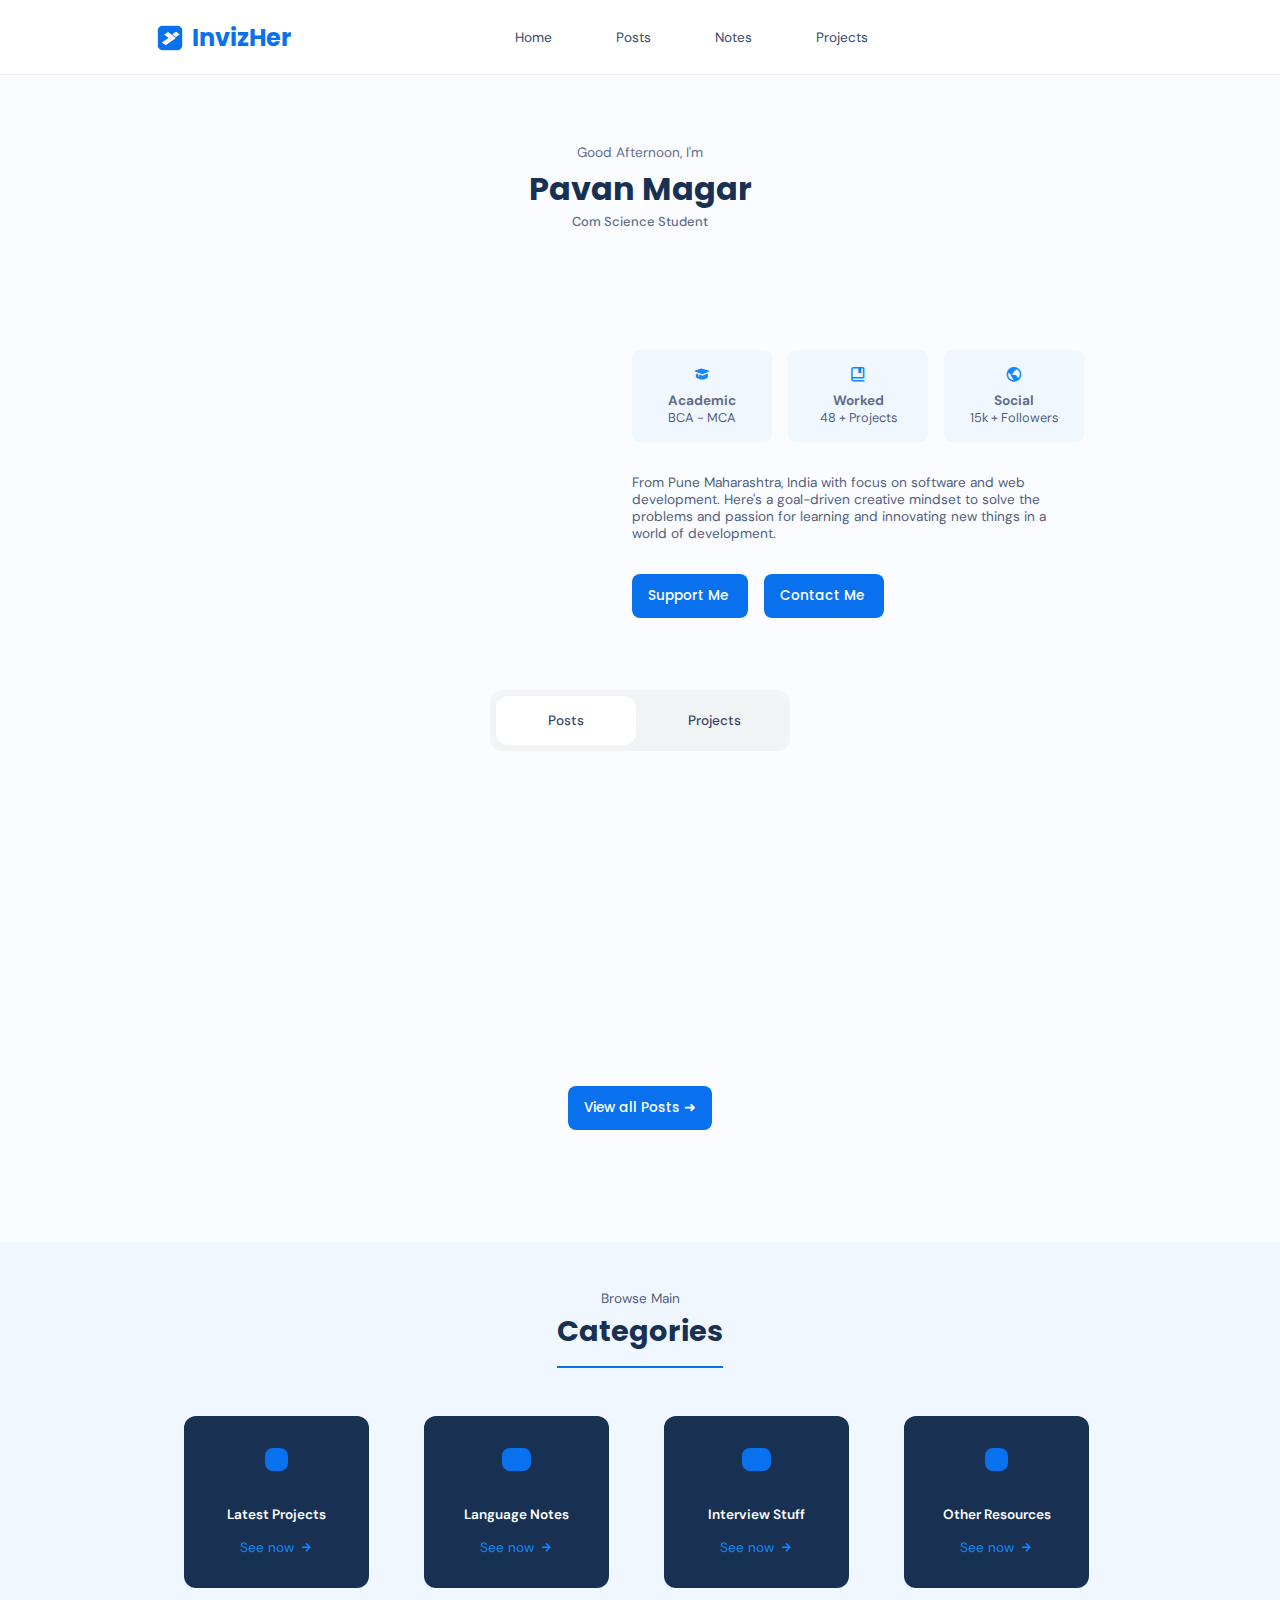
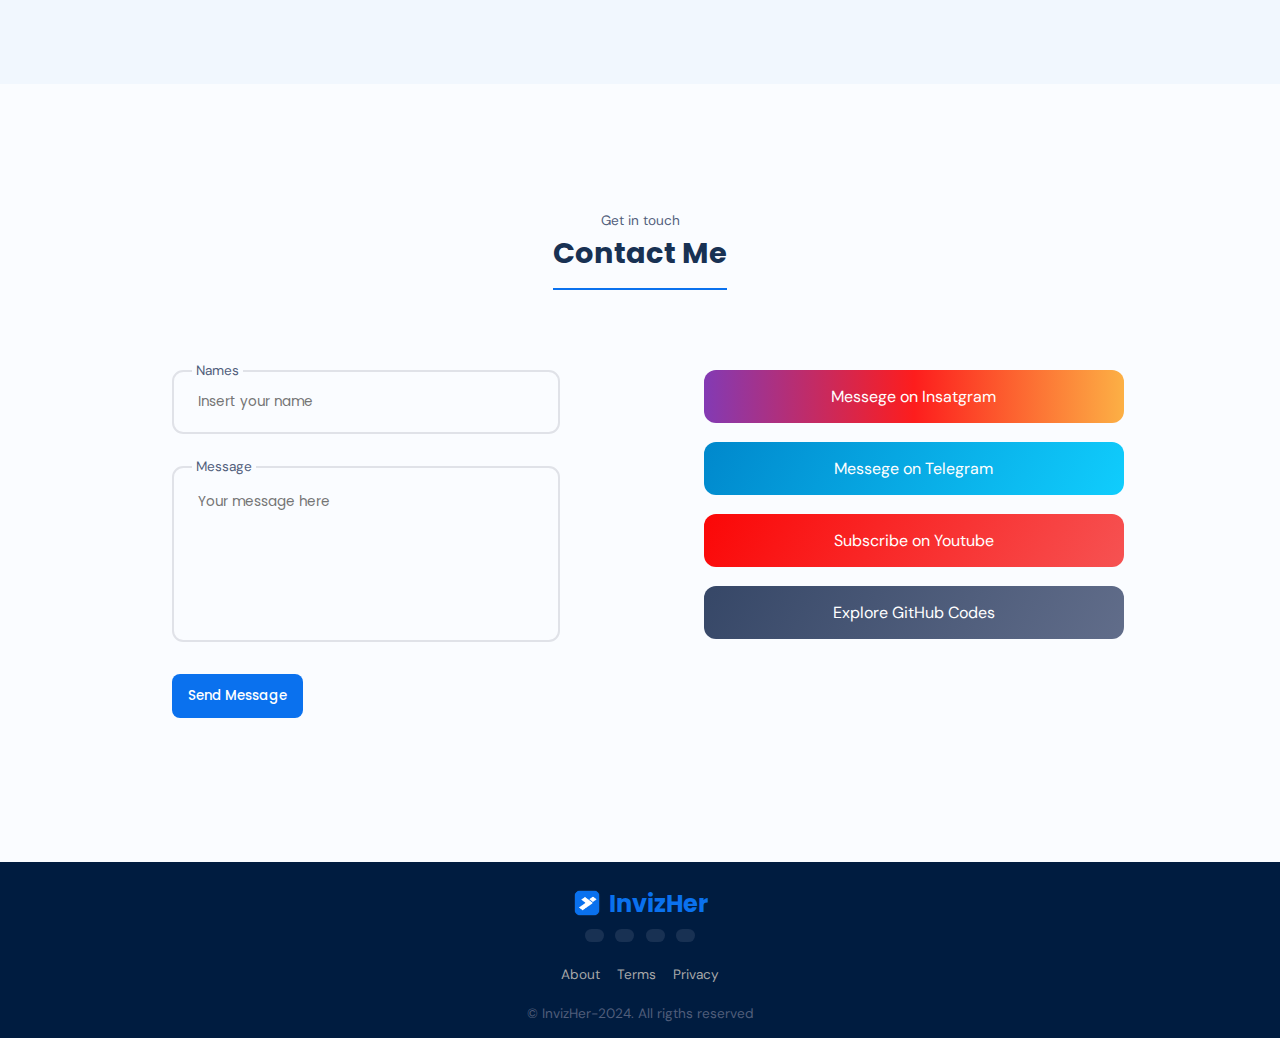
==== index.html @ 9fd1c108 "Add files via upload" ====
<!DOCTYPE html>
<html lang="en">
<head>
    <meta charset="UTF-8">
    <meta name="viewport" content="width=device-width, initial-scale=1.0">
    <title>InvizHer | Home</title>

    <!--Linked Files-->
    <link href='https://unpkg.com/boxicons@2.1.1/css/boxicons.min.css' rel='stylesheet'>
    <link rel="stylesheet" href="https://cdnjs.cloudflare.com/ajax/libs/font-awesome/6.5.2/css/all.min.css" integrity="sha512-SnH5WK+bZxgPHs44uWIX+LLJAJ9/2PkPKZ5QiAj6Ta86w+fsb2TkcmfRyVX3pBnMFcV7oQPJkl9QevSCWr3W6A==" crossorigin="anonymous" referrerpolicy="no-referrer" />
    <link rel="stylesheet" href="assets/css/primary.css" />
    <link rel="stylesheet" href="assets/css/secondary.css" />
    <link rel="icon" type="image/x-icon" href="assets/img/logo.png">
    
    <link rel="preconnect" href="https://fonts.googleapis.com">
    <link rel="preconnect" href="https://fonts.gstatic.com" crossorigin>
    <link href="https://fonts.googleapis.com/css2?family=Urbanist:ital,wght@0,100..900;1,100..900&display=swap" rel="stylesheet">
    <link href="https://fonts.googleapis.com/css2?family=DM+Sans:ital,opsz,wght@0,9..40,100..1000;1,9..40,100..1000&display=swap" rel="stylesheet">
</head>
<body>

    <button class="progress-btn">
        <!-- SVG for circular progress -->
        <svg class="progress-circle" width="50" height="50" viewBox="0 0 50 50">
          <!-- Background circle -->
          <circle class="progress-circle-bg" cx="25" cy="25" r="24" fill="none" stroke="#e6e6e6" stroke-width="2"/>
          <!-- Progress circle -->
          <circle class="progress-circle-path" cx="25" cy="25" r="24" fill="none" stroke="#0a71ee" stroke-width="2"/>
        </svg>
        <!-- Arrow icon -->
        <svg class="arrow-icon" width="20" height="20" viewBox="0 0 24 24" fill="none" stroke="currentColor" stroke-width="2" stroke-linecap="round" stroke-linejoin="round">
          <polyline points="18 15 12 9 6 15"></polyline>
        </svg>
    </button>

    <header>
        <div class="header-items">
            <a href=".." class="title">
                <img src="assets/img/logo.png" alt="logo-image">
                <h1>InvizHer</h1>
            </a>

            <ul class="desktop-nav-list">
                <li><a href="..">Home</a></li>
                <li><a href="posts/">Posts</a></li>
                <li><a href="posts/?category=notes">Notes</a></li>
                <li><a href="posts/?category=project">Projects</a></li>
            </ul>

            <div class="header-icons">
                <a class="support-btn" onclick="toggleDonorHeart(this)">
                    <i class="fa-regular fa-heart"></i>
                </a>
                  

                <div class="toggle-btns">
                    <button class="openbtn" id="openBtn" onclick="toggleNav()"><i class="fa-solid fa-bars-staggered"></i></button>
                    <button class="closebtn hide" id="closeBtn" onclick="toggleNav()"><i class="fa-solid fa-xmark"></i></button>
                </div>
            </div>
        </div>
        <nav class="sidebar" id="mySidebar">
            <ul class="nav-list">
                <li><i class="fa-solid fa-house"></i><a href="..">Home</a></li>
                <li><i class="fa-solid fa-file-pen"></i><a href="posts/">Posts</a></li>
                <li><i class="fa-solid fa-file-code"></i><a href="posts/?category=project">Projects</a></li>
            </ul>
        </nav>
    </header>

    <!--======================== MAIN CONTENT ===================-->
    <main>

        <section class="home section" id="home">
            <div class="home-container container">
                <div class="home-data">
                    <span id="greeting-message"></span>
                    <h1>Pavan Magar</h1>
                    <h3>Com Science Student</h3>
                </div>
                
            </div>
        </section>

        <!--=============== ABOUT ===============-->
        <section class="about section" id="about">

            <div class="about-container container grid">
                <div class="home-illustration">
                    <script src="https://unpkg.com/@dotlottie/player-component@2.7.12/dist/dotlottie-player.mjs" type="module"></script><dotlottie-player src="https://lottie.host/b9379452-2281-47a7-872f-06b026b0c506/S1bRdtokfI.json" background="transparent" speed="1" style="width: 100%; height: 100%" direction="1" playMode="normal" loop autoplay></dotlottie-player>
                </div>

                <div class="about-data">
                    <div class="about-boxes">
                        <div class="about-box">
                            <i class='bx bxs-graduation about-icon'></i>
                            <h3 class="about-title">Academic</h3>
                            <span class="about-subtitle">BCA - MCA</span>
                        </div>

                        <div class="about-box">
                            <i class='bx bx-book-bookmark about-icon'></i>
                            <h3 class="about-title">Worked</h3>
                            <span class="about-subtitle">48 + Projects</span>
                        </div>

                        <div class="about-box">
                            <i class='bx bx-world about-icon'></i>
                            <h3 class="about-title">Social</h3>
                            <span class="about-subtitle">15k + Followers</span>
                        </div>
                    </div>

                    <p class="about-description">
                        From Pune Maharashtra, India with focus on software and web development. Here's a goal-driven creative mindset to solve the problems and passion for learning and innovating new things in a world of development.
                    </p>

                    <div class="about-buttons">
                        <a class="button" onclick="toggleDonorHeart(this)">Support Me <i style="margin-left: 4px;" class="fa-regular fa-heart"></i> </a>
                        <a href="#contact" class="button">Contact Me <i style="margin-left: 4px;" class="fa-regular fa-envelope"></i></a>
                    </div>

                </div>
            </div>
        </section>

        <section class="posts-projects container" >

            <ul class="filters-buttons">
                <button class="filters-button active" data-target="posts">
                    Posts
                </button>
                <button class="filters-button" data-target="projects">
                    Projects
                </button>
            </ul>

            <div class="filters-container">

                <!--============= Posts =============-->
                <div class="posts container filters__active" data-content="posts">
        
                    <div class="posts-container articles-grid">
                        
                    </div>
        
                    <a href="posts/" class="view-all button">View all Posts ➜</a>
                </div>
        

                <!--============= Projects =============-->

                <div class="projects container filter__inactive" data-content="projects">
                    <div class="projects-container articles-grid">
        
                    </div>
        
                    <a href="posts/?category=project" class="view-all button">Explore more  ➜</a>
                </div>        

            </div>

        </section>


        <!--=================== CATEGORIES SECTION =================-->

        <div class="categories-background">

            <section class="home-categories">
                <div class="section-headings">
                    <p class="section-sub-heading">Browse Main</p>
                    <h2 class="section-heading">Categories</h2>
                </div>
    
                <div class="categories-container container grid">
                    <div class="categories-card">
                        <div class="category">
                            <div class="category-title">
                                <i class="fa-solid fa-laptop-code category-icon"></i>
                            <h3 class="categories-title">Latest  Projects</h3>
                            </div>
        
                            <a href="" class="categories-button">
                                See now <i class='bx bx-right-arrow-alt categories-icon'></i>
                            </a>
                        </div>
                    </div>
    
                    <div class="categories-card">
                        <div class="category">
                            <div class="category-title">
                                <i class="fa-solid fa-file-code category-icon cat-i"></i>
                                <h3 class="categories-title">Language Notes</h3>
                            </div>
        
                            <a href="" class="categories-button">
                                See now <i class='bx bx-right-arrow-alt categories-icon'></i>
                            </a>
                        </div>
                    </div>
    
                    <div class="categories-card">
                        <div class="category">
                            <div class="category-title">
                                <i class="fa-solid fa-user-tie category-icon cat-i"></i>
                                <h3 class="categories-title">Interview Stuff</h3>
                            </div>
        
                            <a href="" class="categories-button">
                                See now <i class='bx bx-right-arrow-alt categories-icon'></i>
                            </a>
                        </div>
                    </div>
    
                    <div class="categories-card">
                        <div class="category">
                            <div class="category-title">
                                <i class="fa-solid fa-gears category-icon"></i>
                                <h3 class="categories-title">Other Resources</h3>
                            </div>
        
                            <a href="" class="categories-button">
                                See now <i class='bx bx-right-arrow-alt categories-icon'></i>
                            </a>
                        </div>
                    </div>
                </div>
            </section>
            
        </div>

        <!--=========== CONTACT SECTION ==============-->
        <section class="contact" id="contact">
            <div class="section-headings">
                <p class="section-sub-heading">Get in touch</p>
                <h2 class="section-heading">Contact Me</h2>
            </div>

            <div class="contact-container container grid">

                <div class="contact-content cnt-form">

                    <form id="contact-form" class="contact-form">
                        <div class="contact-form-div">
                            <label for="name" class="contact-form-tag">Names</label>
                            <input type="text" id="name" name="name" placeholder="Insert your name" class="contact-form-input" required>
                        </div>
                    
                        <div class="contact-form-div contact-form-area">
                            <label for="message" class="contact-form-tag">Message</label>
                            <textarea id="message" name="message" cols="30" rows="10" placeholder="Your message here" class="contact-form-input" required></textarea>
                        </div>
                    
                        <button type="submit" class="button">Send Message</button>
                    </form>
                    
                </div>
                
                <div class="contact-content social-card">
                    <div class="section-headings social-title">
                        <p class="section-sub-heading">Follow on Social</p>
                        <h2 class="section-heading">Social Icons</h2>
                    </div>

                    <div class="contact-info">
                        <a class="contact-card insta-handle">
                            <i class="fa-brands fa-instagram"></i>
                            <p>Messege on Insatgram</p>
                            <i class="fa-solid fa-arrow-right"></i>
                        </a>

                        <a class="contact-card telegram-handle">
                            <i class="fa-brands fa-telegram"></i>
                            <p>Messege on Telegram</p>
                            <i class="fa-solid fa-arrow-right"></i>
                        </a>

                        <a class="contact-card youtube-handle">
                            <i class="fa-brands fa-youtube"></i>
                            <p>Subscribe on Youtube</p>
                            <i class="fa-solid fa-arrow-right"></i>
                        </a>

                        <a class="contact-card github-handle">
                            <i class="fa-brands fa-github"></i>
                            <p>Explore GitHub Codes</p>
                            <i class="fa-solid fa-arrow-right"></i>
                        </a>
                    </div>
                </div>

                
            </div>
        </section>

    </main>

    <footer class="footer">
        <div class="footer-container container">
            <a href="#" class="title">
                <img src="assets/img/logo.png" alt="logo-image">
                <h1>InvizHer</h1>
            </a>
            <div class="footer-social">
                <a href=""><i class="fa-brands fa-instagram"></i></a>
                <a href=""><i class="fa-brands fa-telegram"></i></a>
                <a href=""><i class="fa-brands fa-github"></i></a>
                <a href=""><i class="fa-brands fa-youtube"></i></a>
            </div>
            <div class="footer-links">
                <a href="#">About</a>
                <a href="#">Terms</a>
                <a href="#">Privacy</a>
            </div>
            <p class="copyright">© InvizHer-2024. All rigths reserved</p>
        </div>
    </footer>

    <div id="donationOverlay" class="donation-overlay">
        <div class="donation-modal">
          <div class="donation-header">
            <h2>Support Our Work</h2>
            <button class="close-btn" onclick="closeDonationModal()">&times;</button>
          </div>
          <div class="donation-content">
            <p>Your support helps us continue creating valuable content and resources. Any contribution, no matter how small, makes a difference!</p>
            <p>Choose any amount you wish to donate. We appreciate your generosity! 🙏</p>
            <button class="donate-btn" onclick="initiatePayment()">Make a Donation</button>
          </div>
          <div id="redirectMessage" class="redirect-message" style="display: none;">
            <p>Thank you for your support! You will be redirected to the payment page in <span id="countdown">5</span> seconds...</p>
          </div>
        </div>
    </div>

    <script src="assets/js/primary.js"></script>
    <script src="assets/js/secondary.js"></script>
    
</body>
</html>
---- assets/css/primary.css ----
@import url("https://fonts.googleapis.com/css2?family=Poppins:wght@400;500;600&display=swap");

:root{

    /*===== COLOURS VARIABLES =====*/
    --background-color: #FAF8FF;
    
    --first-hue: 213;
    --sat: 92%;
    --lig: 49%;
    --second-hue: 219;

    --first-color: hsl(var(--first-hue), var(--sat), var(--lig)); 
    --first-color-alt: hsl(var(--first-hue), var(--sat), 71%); /* -4% */

    --body-color: hsl(var(--second-hue), 100%, 99%);
    --secondary-background: #eaf3fe91;

    --blue-50: #edf9ff;
    --blue-100: #d7f1ff;
    --blue-200: #b9e7ff;
    --blue-300: #88dbff;
    --blue-400: #50c4ff;
    --blue-500: #28a6ff;
    --blue-600: #1188ff;
    --blue-700: #0a71ee;
    --blue-800: #0f59be;
    --blue-900: #134e95;

    --gray-50: #f0f1f3;
    --gray-100: #e0e2e8;
    --gray-200: #c3c6d1;
    --gray-300: #a5abbb;
    --gray-400: #a5abbb;
    --gray-500: #616d8a;
    --gray-600: #515e7b;
    --gray-700: #364767;
    --gray-800: #183153;
    --gray-900: #001c40;


    /*===== TEXT AND FONTS =====*/
    --first-font: "Urbanist",sans-serif;
    --second-font: "DM Sans",sans-serif;
    --third-font: "Poppins", sans-serif;

    --large-size-font: 1.5rem;
    --medium-size-font: 1rem;
    --small-size-font: 0.82rem;
    --tiny-size-font: 0.6rem;
}

/*=============== BASIC ===============*/

*{
    box-sizing: border-box;
    padding: 0;
    margin: 0;
}

body{
    font-family: var(--second-font);
    font-size: var(--small-size-font);
    color: var(--gray-600);
    background-color: var(--body-color);
}

h1, h2{
    font-family: var(--first-font);
    font-size: var(--medium-size-font);
}

p{
    font-size: var(--small-size-font);
}

a{
    text-decoration: none;
}

ul{
    list-style: none;
}



/* ================ HEADER AREA =================*/

header{
    position: fixed;
    top: 0;
    z-index: 1000;
    padding-top: 1px;
    width: 100%;
    transition: top 0.3s ease-in-out;
}

.header-items{
    margin: 1rem 1rem 0 1rem;
    display: flex;
    align-items: center;
    justify-content: space-between;
    background-color: #eaf3fe91;
    border-radius: 12px;
    backdrop-filter: blur(10px);
    transition: 0.4s;
    padding: 0.9rem 1.5rem;
}

.title{
    display: flex;
    align-items: center;
    gap: 0.5rem;
}

.title img{
    max-width: 22px;
}

.title h1{
    font-family: var(--third-font);
    font-size: 1.2rem;
    color: var(--blue-700);
}

.header-icons{
    display: flex;
    align-items: center;
    gap: 1rem;
    padding-right: 1rem;
}

.desktop-nav-list{
    display: none;
}

.support-btn{
    color: var(--gray-700);
    font-size: 1rem;
    cursor: pointer;
}

.openbtn{
    background-color: transparent;
    border: none;
    color: var(--gray-700);
    font-size: 1rem;
}


.support-btn i {
    color: var(--gray-700); 
    transition: color 0.3s ease, transform 0.3s ease; 
  }
  
.support-btn:hover i,
.support-btn.clicked i {
    font-family: 'Font Awesome 6 Free';
    font-weight: 900;
    color: var(--blue-700);
    transform: scale(1.05); 
}



/* Container for open and close buttons */
.toggle-btns {
    position: relative;
    display: flex;
    align-items: center;
}

.toggle-btns button {
    font-size: 1rem;
    background: none;
    border: none;
    cursor: pointer;
    opacity: 1;
    position: absolute;
    transition: opacity 0.3s ease;
    pointer-events: all;
}

.toggle-btns button.hide {
    opacity: 0;
    pointer-events: none;
}

nav.sidebar {
    width: 100%;
    align-content: center;
    padding: 0 2rem;
    position: fixed;
    top: 10;
    overflow: hidden;
    max-height: 0;
    transition: max-height 0.5s ease-out;
}

nav.sidebar.open {
    max-height: 200px;
}

.nav-list{
    display: flex;
    flex-direction: column;
    justify-items: center;
    background-color: #fff;
    border: 1px solid var(--gray-50);
    border-radius: 12px;
    padding: 1.3rem 1rem;
    gap: 1.5rem;
    margin-top: 1rem;
}

.nav-list li{
    display: flex;
    align-items: center;
    gap: 1rem;
    padding-left: 1rem;

}

.nav-list i{
    font-size: var(--small-size-font);
    color: var(--blue-700);
}

.nav-list a{
    font-size: var(--small-size-font);
    color: var(--gray-800);
}


.donation-overlay {
    display: none;
    position: fixed;
    top: 0;
    left: 0;
    width: 100%;
    height: 100%;
    background-color: rgba(0, 0, 0, 0);
    z-index: 1000;
    justify-content: center;
    align-items: center;
    opacity: 0;
    transition: background-color 0.3s ease, opacity 0.3s ease;
  }
  
  .donation-overlay.active {
    background-color: rgba(0, 0, 0, 0.5);
    opacity: 1;
  }
  
  .donation-modal {
    background-color: white;
    border-radius: 8px;
    padding: 20px;
    max-width: 500px;
    width: 90%;
    position: relative;
    box-shadow: 0 4px 6px rgba(0, 0, 0, 0.1);
    transform: scale(0.7);
    opacity: 0;
    transition: transform 0.3s cubic-bezier(0.34, 1.56, 0.64, 1), 
                opacity 0.3s ease;
  }
  
  .donation-overlay.active .donation-modal {
    transform: scale(1);
    opacity: 1;
  }
  
  .donation-header {
    display: flex;
    justify-content: space-between;
    align-items: center;
    margin-bottom: 20px;
  }
  
  .donation-header h2 {
    margin: 0;
    color: #333;
    font-size: 24px;
    opacity: 0;
    transform: translateY(-20px);
    transition: opacity 0.3s ease 0.2s, 
                transform 0.3s ease 0.2s;
  }
  
  .donation-overlay.active .donation-header h2 {
    opacity: 1;
    transform: translateY(0);
  }
  
  .close-btn {
    background: none;
    border: none;
    font-size: 24px;
    cursor: pointer;
    color: #666;
    padding: 0;
    width: 30px;
    height: 30px;
    display: flex;
    align-items: center;
    justify-content: center;
    transition: transform 0.3s ease, color 0.3s ease;
  }
  
  .close-btn:hover {
    color: #333;
    transform: rotate(90deg);
  }
  
  .donation-content {
    margin-bottom: 20px;
  }
  
  .donation-content p {
    margin-bottom: 15px;
    line-height: 1.5;
    color: #555;
    opacity: 0;
    transform: translateY(10px);
    transition: opacity 0.3s ease, transform 0.3s ease;
  }
  
  .donation-overlay.active .donation-content p {
    opacity: 1;
    transform: translateY(0);
  }
  
  .donation-overlay.active .donation-content p:nth-child(1) {
    transition-delay: 0.3s;
  }
  
  .donation-overlay.active .donation-content p:nth-child(2) {
    transition-delay: 0.4s;
  }
  
  .donate-btn {
    background-color: #4CAF50;
    color: white;
    border: none;
    padding: 12px 24px;
    border-radius: 4px;
    cursor: pointer;
    font-size: 16px;
    transition: all 0.3s ease;
    opacity: 0;
    transform: translateY(10px);
    position: relative;
    overflow: hidden;
  }
  
  .donation-overlay.active .donate-btn {
    opacity: 1;
    transform: translateY(0);
    transition-delay: 0.5s;
  }
  
  .donate-btn:hover {
    background-color: #45a049;
    transform: translateY(-2px);
    box-shadow: 0 4px 8px rgba(0, 0, 0, 0.2);
  }
  
  .donate-btn:active {
    transform: translateY(0);
  }
  
  .donate-btn::after {
    content: '';
    position: absolute;
    top: 50%;
    left: 50%;
    width: 0;
    height: 0;
    background: rgba(255, 255, 255, 0.2);
    border-radius: 50%;
    transform: translate(-50%, -50%);
    transition: width 0.6s ease, height 0.6s ease;
  }
  
  .donate-btn:hover::after {
    width: 300px;
    height: 300px;
  }
  
  .redirect-message {
    text-align: center;
    margin-top: 20px;
    padding: 10px;
    background-color: #f8f9fa;
    border-radius: 4px;
    opacity: 0;
    transform: translateY(10px);
    transition: opacity 0.3s ease, transform 0.3s ease;
  }
  
  .redirect-message.active {
    opacity: 1;
    transform: translateY(0);
  }
  
  #countdown {
    font-weight: bold;
    color: #4CAF50;
    display: inline-block;
    transition: transform 0.3s ease;
  }
  
  #countdown.pulse {
    animation: pulse 1s ease;
  }
  
  @keyframes pulse {
    0% { transform: scale(1); }
    50% { transform: scale(1.2); }
    100% { transform: scale(1); }
  }
  
  /* Support button animation */
  .support-btn {
    display: inline-flex;
    padding: 8px;
    cursor: pointer;
    transition: transform 0.3s ease;
  }
  
  .support-btn:hover {
    transform: scale(1.1);
  }
  
  .support-btn i {
    transition: transform 0.3s ease, color 0.3s ease;
  }
  
  .support-btn:hover i {
    color: #ff4444;
    transform: scale(1.2);
  }
  
  .fa-heart.fa-solid {
    color: #ff4444;
    animation: heartBeat 0.3s ease;
  }
  
  @keyframes heartBeat {
    0% { transform: scale(1); }
    50% { transform: scale(1.3); }
    100% { transform: scale(1); }
  }
  
  /* Closing animation class */
  .donation-overlay.closing {
    opacity: 0;
    pointer-events: none;
  }
  
  .donation-overlay.closing .donation-modal {
    transform: scale(0.9);
    opacity: 0;
  }
  
  @media (max-width: 480px) {
    .donation-modal {
      width: 95%;
      padding: 15px;
    }
    
    .donation-header h2 {
      font-size: 20px;
    }
    
    .donation-content p {
      font-size: 14px;
    }
    
    .donate-btn {
      width: 100%;
    }
  }



/*========================== MAIN CONTENT STYLING =====================*/

main{
    overflow: hidden;
    margin: auto;
    margin-top: 6rem;
    display: flex;
    flex-direction: column;
    align-items: center;
}

.container {
    max-width: 500px;
    margin-left: 1rem;
    margin-right: 1rem;
}
  
.grid {
    display: grid;
    gap: 1.25rem;
}

section{
    margin: 1rem 0;
}

.section-headings{
    display: flex;
    flex-direction: column;
    align-items: center;
    justify-content: center;
    margin-bottom: 2rem;
}

.section-heading, .section-sub-heading{
    text-align: center;
}

.section-heading{
    font-size: 1.5rem;
    padding-bottom: .8rem;
    font-family: var(--third-font);
    border-bottom: 2px solid var(--blue-700);
    color: var(--gray-800);
}

.section-sub-heading{
    margin-bottom: .2rem;
}

  /*=============== BUTTONS ===============*/
.button {
    display: inline-block;
    background-color: var(--blue-700);
    color: #FFF;
    padding: 0.75rem 1rem;
    border-radius: 0.5rem;
    font-weight: 500;
    transition: 0.4s;
    font-family: var(--third-font);
    border: none;
}
  
.button:hover {
    background-color: var(--first-color-alt);
    color: #fff;
}
  
.button--ghost {
    background-color: transparent;
    border: 2px solid var(--first-color);
    color: var(--first-color);
}


/* ====================== HOME SECTION ======================= */
.home-container {
    position: relative;
    display: flex;
    flex-direction: column;
    align-items: center;
    padding-top: 2rem;
    gap: 1rem;
}

.home-data {
    text-align: center;
    margin-bottom: 1.5rem;
}

.home-data span{
    display: block;
    color: var(--gray-500);
    margin-bottom: 0.25rem;
}

.home-data h1{
    font-family: var(--third-font);
    font-size: 1.7rem;
    color: var(--gray-800);
}

.home-data h3{
    font-size: 0.813rem;
    font-weight: 500;
    color: var(--gray-500);
    margin-bottom: 1rem;
}

.home-illustration{
    width: 300px;
    margin: 0 0 2rem 1rem;
}


/* ===================== ABOUT SECTION ========================= */
.about{
    margin: 0;
}
.about-container {
    row-gap: 2.5rem;
}
  
.about-data {
    text-align: center;
}

.about-boxes{
    display: grid;
    grid-template-columns: repeat(3, 1fr);
    gap: 1rem;
    margin-bottom: 2rem;
}

.about-box{
    background-color: var(--secondary-background);
    border-radius: 0.5rem;
    padding: 0.75rem 0.5rem;
}

.about-icon {
    font-size: 1.1rem;
    color: var(--blue-600);
    margin-bottom: 0.5rem;
  }
  
.about-title {
    font-size: var(--small-size-font);
    color: var(--gray-500);
    font-weight: 600;
  }
  
.about-subtitle {
    font-size: var(--tiny-size-font);
    color: var(gray-500);
}
  
.about-description {
    margin-bottom: 2rem;
    font-family: var(--second-font);
}

.about-buttons{
    display: flex;
    align-items: center;
    justify-content: center;
    gap: 1rem;
}

/*=================== POSTS SECTION ===================== */

.filters-buttons{
    margin-top: 2rem;
    margin-bottom: 1rem;
    background-color: hsla(180, 6%, 93%, 0.637);
    padding: .375rem;
    border-radius: .75rem;
    display: flex;
    justify-content: space-between;
    column-gap: .5rem;
    max-width: 300px;
  }  
  .filters-button{
    width: 200px;
    border: none;
    color: var(--gray-700);
    padding: 1rem;
    font-size: var(--small-size-font);
    font-family: var(--second-font);
    font-weight: 500;
    border-radius: .75rem;
    cursor: pointer;
    background-color: transparent;
    transition: .5s;
  }
  
  .filters-button:hover{
    background-color: var(--body-color);
  }

.filters-button.active {
    background-color: #fff;
}

/* Section visibility */
.filters-container > div {
    display: none;
}

.filters-container .filters__active {
    display: flex;
}

/* To toggle display using JavaScript */
.filter__inactive {
    display: none;
}

.posts-projects{
    display: flex;
    flex-direction: column;
    align-items: center;
    margin-top: 2.5rem;
}


.posts{
    display: flex;
    flex-direction: column;
    align-items: center;
}

.posts-container{
    margin: 2rem 0;
}


.projects{
    display: flex;
    flex-direction: column;
    align-items: center;
}

.projects-container{
    margin: 2rem 0;
}

/* ============= CATEGORIES SECTION ============== */

.categories-background{
    background-color: var(--secondary-background);
    margin: 4rem 0;
    padding-bottom: 3rem;
    width: 100%;
}

.home-categories{
    margin: 3rem 0;
}

.categories-container {
    grid-template-columns: repeat(1, 1fr);
    gap: 1.5rem;
    padding-top: 1rem;
    justify-content: center;
  }
  
  .categories-card {
    background-color: var(--gray-800);
    padding: 1.5rem;
    border-radius: 12px;
  }

  .category{
    display: flex;
    justify-content: space-between;
  }

  .category-title{
    display: flex;
    align-items: center;
    gap: 1.2rem;
  }

  .category-icon{
    font-size: var(--small-size-font);
    color: #f5f4f4;
    background-color: var(--blue-700);
    padding: .7rem;
    border-radius: 0.5rem;
  }

  .cat-i{
    padding: 0.7rem 0.9rem;
  }

  .categories-title {
    font-size: var(--small-size-font);
    margin: 1rem 0;
    color: #fff;
    font-weight: 600;
  }
  
  .categories-button {
    color: var(--blue-600);
    font-size: var(--small-size-font);
    display: flex;
    align-items: center;
    column-gap: 0.25rem;
    cursor: pointer;
  }
  
  .categories-button:hover .categories-icon {
    transform: translateX(0.25rem);
  }
  
  .categories-icon {
    font-size: 1rem;
    transition: 0.4s;
  }

/* ============ CONTACT SECTION ============*/

.contact{
    margin-top: 4rem;
}

.contact-container {
    row-gap: 3rem;
    padding-bottom: 3rem;
  }


.contact-info {
    display: grid;
    gap: 1.2rem;
    margin-top: 1rem
  }

.contact-card {
    padding: 1rem;
    display: flex;
    align-items: center;
    justify-content: space-around;
    border-radius: 12px;
}

.contact-card i, .contact-card p{
    font-size: medium;
    color: #fff;
}

.social-card{
    display: none;
}

.social-title{
    margin: 2.5rem 0;
}

.insta-handle{
    background: #833ab4;
    background: linear-gradient(
      to right,
      #833ab4,#fd1d1d,#fcb045
    );
}

.github-handle{
    background:linear-gradient(120deg, var(--gray-700), var(--gray-500));
}

.telegram-handle{
    background:linear-gradient(120deg, #0088cc, #10cdfd);
}

.youtube-handle{
    background:linear-gradient(120deg, #fb0707, #f65252);
}

.contact-handle p{
    font-size: var(--small-size-font);
}

.contact-form{
    margin: 1rem;
}
.contact-form-div {
    position: relative;
    margin-bottom: 2rem;
    height: 4rem;
}

.contact-form-input {
    width: 100%;
    height: 100%;
    border: 2px solid var(--gray-100);
    background: none;
    outline: none;
    padding: 1.5rem;
    border-radius: 0.7rem;
    z-index: 1;
    font-family: var(--third-font);
    font-size: var(--small-size-font);
}

.contact-form-tag {
    position: absolute;
    top: -0.75rem;
    left: 1.25rem;
    font-size: var(--small-size-font);
    padding: 0.25rem;
    background: var(--body-color);
    z-index: 10;
}
  
.contact-form-area {
    height: 11rem;
}
  
.contact-form-area textarea {
    resize: none;
}

/* scroll to top */

.progress-btn {
    position: fixed;
    bottom: 30px;
    right: 30px;
    width: 50px;
    height: 50px;
    border-radius: 50%;
    background: transparent;
    border: none;
    cursor: pointer;
    opacity: 0;
    visibility: hidden;
    transition: all 0.3s ease;
    z-index: 1000;
    display: flex;
    align-items: center;
    justify-content: center;
    padding: 0; /* Remove default button padding */
  }
  
  .progress-btn.visible {
    opacity: 1;
    visibility: visible;
  }
  
  .progress-btn:hover {
    transform: translateY(-3px);
  }
  
  .progress-circle {
    position: absolute;
    top: 0;
    left: 0;
    width: 100%; /* Ensure SVG takes full width of button */
    height: 100%; /* Ensure SVG takes full height of button */
    transform: rotate(-90deg); /* Start progress from top */
  }
  
  .progress-circle-bg {
    stroke-dasharray: 150.796; /* Circumference of circle (2 * π * r) */
    stroke-dashoffset: 0;
  }
  
  .progress-circle-path {
    stroke-dasharray: 150.796;
    stroke-dashoffset: 150.796; /* Initially full offset (no progress) */
    transition: stroke-dashoffset 0.1s ease;
  }
  
  .arrow-icon {
    position: relative;
    z-index: 2;
    color: var(--blue-700);
  }

  /*Footer*/

.footer{
    background-color: var(--gray-900);
    width: 100%;
    margin-top: 1rem;
}

.footer-container{
    display: flex;
    flex-direction: column;
    align-items: center;
    padding: 2rem 0 .5rem 0;
}

.footer-social{
    display: flex;
    align-items: center;
    gap: .7rem;
    margin: .5rem;
}

.footer-social a{
    padding: .4rem .6rem;
    background-color: var(--gray-800);
    border-radius: .4rem;
    color: var(--gray-400);
}

.footer-links{
    margin-bottom: 1.2rem;
    margin-top: .6rem;
}

.footer-links a{
    font-size: var(--small-size-font);
    margin: 1rem .4rem;
    color: #a8a8a8;
}

.copyright{
    padding-bottom: .5rem;
}

@media screen and (min-width: 767px){

    :root{
        --large-size-font: 1.5rem;
        --medium-size-font: 1.2rem;
        --small-size-font: 0.85rem;
        --tiny-size-font: 0.8rem;
    }

    .section-heading{
        font-size: 1.8rem;
    }

    .title img {
        max-width: 28px;
    }

    .title h1{
        font-size: var(--large-size-font);
    }

    .home-data h1{
        font-size: 2rem;
    }

    .home-illustration{
        width: 400px;
    }

    .desktop-nav-list li a{
        color: var(--gray-700);
    }

    .toggle-btns{
        display: none;
    }

    header {
        background-color: #FFF;
        border-bottom: 1px solid var(--gray-50);
    }

    .header-items{
        background-color: #FFF;
        margin: 0;
        padding: 1.2rem 0;
    }

    .about-title{
        font-weight: 700;
    }

    .filters-buttons{
        margin-bottom: 1rem;
    }
    .posts{
        margin-top: 2rem;
    }

    .projects{
        margin-top: 2rem;
    }

    .view-all{
        margin: 2rem 0;
    }

    .category-title{
        flex-direction: column;
    }

    .category{
        flex-direction: column;
        align-items: center;
    }

    .contact-container{
        grid-template-columns: repeat(2, 1fr);
        column-gap: 4rem;
        margin-top: 4rem;
    }

    .social-card{
        display: block;
    }

    .social-title{
        display: none;
    }

    .footer{
        margin-top: 4rem;
    }

    .footer-container{
        display: flex;
        flex-direction: column;
        align-items: center;
        padding-top: 1.5rem;
    }
    
    .footer-links{
        margin-bottom: 1.4rem;
        margin-top: 1rem;
    }
    
    .footer-links a{
        font-size: var(--small-size-font);
        margin: 1.2rem .4rem;
        color: #a8a8a8;
    }
    
    .copyright{
        padding-bottom: .5rem;
    }


}

@media screen and (max-width: 992px) and (min-width: 767px) {

    .container{
        max-width: 700px;
        margin-left: auto;
        margin-right: auto;
    }

    .header-items{
        padding: 1.2rem;
    }

    .desktop-nav-list{
        display: flex;
        flex-wrap: nowrap;
        align-items: center;
        overflow: hidden;
        gap: 2rem;
    }

    .categories-container {
        grid-template-columns: repeat(2, 192px);
        column-gap: 3rem;
      }
    
    .categories-card {
        padding: 2rem 1.5rem;
        width: 175px;
    }
}

@media screen and (min-width: 992px) {

    .container{
        max-width: 968px;
        margin-left: auto;
        margin-right: auto;
    }

    .desktop-nav-list{
        display: flex;
        align-items: center;
        gap: 4rem;
    }

    .header-items{
        max-width: 968px;
        margin-left: auto;
        margin-right: auto;

    }
  
.about{
    margin-right: 5rem;
}

  .about-container {
    grid-template-columns: repeat(2, 1fr);
    align-items: center;
    column-gap: 4rem;
    margin-top: 4rem;
  }

  .about-data {
    text-align: initial;
  }

  .about-info {
    justify-content: initial;
  }

  .about-box {
    text-align: center;
    padding: 1rem 1.25rem;
  }

  .about__description {
    padding: 0 4rem 0 0;
    margin-bottom: 2.5rem;
  }

  .about-buttons{
    justify-content: initial;
  }

  .categories-container {
    grid-template-columns: repeat(4, 192px);
    column-gap: 3rem;
  }

  .categories-card {
    padding: 2rem 1.5rem;
    width: 185px;
  }

  .contact-container{
    column-gap: 8rem;
}

}
---- assets/css/secondary.css ----
/* Global Styles */
:root{

  /*===== COLOURS VARIABLES =====*/
  --background-color: #FAF8FF;
  
  --first-hue: 213;
  --sat: 92%;
  --lig: 49%;
  --second-hue: 219;

  --first-color: hsl(var(--first-hue), var(--sat), var(--lig)); 
  --first-color-alt: hsl(var(--first-hue), var(--sat), 71%); /* -4% */

  --body-color: hsl(var(--second-hue), 100%, 99%);
  --secondary-background: #eaf3fe91;
  --light-bg: #eaf3fe91;

  --blue-50: #edf9ff;
  --blue-100: #d7f1ff;
  --blue-200: #b9e7ff;
  --blue-300: #88dbff;
  --blue-400: #50c4ff;
  --blue-500: #28a6ff;
  --blue-600: #1188ff;
  --blue-700: #0a71ee;
  --blue-800: #0f59be;
  --blue-900: #134e95;

  --gray-50: #f0f1f3;
  --gray-100: #e0e2e8;
  --gray-200: #c3c6d1;
  --gray-300: #a5abbb;
  --gray-400: #a5abbb;
  --gray-500: #616d8a;
  --gray-600: #515e7b;
  --gray-700: #364767;
  --gray-800: #183153;
  --gray-900: #001c40;


  /*===== TEXT AND FONTS =====*/
  --first-font: "Urbanist",sans-serif;
  --second-font: "DM Sans",sans-serif;
  --third-font: "Poppins", sans-serif;

  --large-size-font: 1.5rem;
  --medium-size-font: 1rem;
  --small-size-font: 0.82rem;
  --tiny-size-font: 0.6rem;
}

  
  /* Main Content Styles */
  .main-content {
    padding: 2rem 0;
  }
  
  .main-header{
    display: flex;
    flex-direction: column;
    align-items: center;
    margin-bottom: 4rem;
  }
  /* Search Section */
  .search-section {
    margin-bottom: 2rem;
    display: flex;
    align-items: center;
    gap: 1rem;
  }
  
  .search-input {
    flex: 1;
    padding: 0.8rem 1rem;
    border: 1px solid var(--gray-100);
    border-radius: 10px;
    outline: none;
    font-family: var(--third-font);
    max-width: 200px;
    transition: transform 0.3s ease, border-color 0.3s ease;
  }

  .search-input:focus{
    transform: translateY(-1px);
    border-color: var(--blue-700);
  }
  
  .search-button {
    font-size: 1rem;
    padding: 0.7rem 0.9rem;
    background-color: var(--blue-700);
    color: white;
    border: none;
    border-radius: 10px;
    cursor: pointer;
    transition: background-color 0.3s ease, transform 0.3 ease;
  }
  
  .search-button:hover {
    transform: translateY(-2px);
    background-color: var(--blue-200);
  }
  
  /* Categories */
  .categories {
    display: flex;
    align-items: center;
    justify-content: center;
    gap: 1rem;
    flex-wrap: wrap;
  }
  
  .category-btn {
    font-size: var(--small-size-font);
    cursor: pointer;
    border: 1px solid var(--gray-100);
    border-radius: .5rem;
    background: transparent;
    color: var(--gray-700);
    padding: 0.5rem 1rem;
    cursor: pointer;
    transition: all 0.3s ease;
  }
  
  .category-btn:hover,
  .category-btn.active {
    background-color:var(--blue-700);
    color: white;
  }

  /* Add these styles to your existing CSS file */
.category-dropdown {
  padding: 0.8rem 1.5rem;
  font-size: var(--small-size-font);
  border: 1px solid var(--gray-100);
  border-radius: .5rem;
  background-color: transparent;
  color: var(--gray-700);
  cursor: pointer;
  appearance: none;
  background-image: url("data:image/svg+xml,%3Csvg xmlns='http://www.w3.org/2000/svg' width='16' height='16' viewBox='0 0 24 24' fill='none' stroke='currentColor' stroke-width='2' stroke-linecap='round' stroke-linejoin='round'%3E%3Cpolyline points='6 9 12 15 18 9'%3E%3C/polyline%3E%3C/svg%3E");
  background-repeat: no-repeat;
  background-position: right 0.7rem center;
  background-size: 1em;
  font-family: var(--second-font);
}

.category-dropdown:hover {
  border-color: var(--blue-700);
}

.category-dropdown:focus {
  outline: none;
  border-color: var(--blue-700);
  box-shadow: 0 0 0 2px rgba(var(--blue-700-rgb), 0.1);
}

.results-message {
  margin: 1rem 0;
  padding: 0.5rem 1rem;
  background-color: #f3f4f6;
  border-radius: 0.375rem;
  font-size: var(--small-size-font);
  color: var(--gray-700);
  display: none; /* Hidden by default */
}
  
  /* Article Grid */
  .articles-grid {
    /* display: grid;
    grid-template-columns: repeat(3, 1fr); */
    display: flex;
    flex-direction: column;
    flex-wrap: wrap;
    align-items: center;
    gap: 2rem;
    opacity: 0;
    transform: translateY(20px);
    animation: fadeInUp 0.5s ease forwards;
  }
  .article-meta {
    display: flex;
    gap: 1rem;
    align-items: center;
    margin : 0.8rem 0;
  }
  
  .article-date {
    font-size: 0.8rem;
    color: #6b7280;
  }

  /* Article Card */
  .article-card {
    width: auto;
    max-width: 300px;
    background: #fff;
    border-radius: 12px;
    overflow: hidden;
    position: relative;
    border: 1px solid var(--gray-50);
    padding: .5rem;
    transition: transform 0.3s ease, border 0.3s ease;
  }
  
  .article-card:hover {
    transform: translateY(-5px);
    border: 1px solid var(--gray-100);
  }

  .article-header .article-title{
    margin-left: .4rem;
  }
  
  .article-image {
    width: 100%;
    height: auto;
    position: relative;
    max-height: 250px;
    object-fit: cover;
    border-radius: 12px;
  }
  
  .article-card-content {
    padding: 1rem .6rem;
  }
  
  .article-title {
    font-size: 1.14rem;
    color: var(--gray-800);
    text-decoration: none;
    font-family: var(--second-font);
    display: -webkit-box;
    -webkit-line-clamp: 2;
    -webkit-box-orient: vertical;
    overflow: hidden;
  }
  
  .article-category {
  display: inline-block;
  padding: 0.25rem 0.5rem;
  background-color: var(--light-bg);
  border-radius: 0.25rem;
  font-size: 0.75rem;
}
  
  .article-description {
    font-size: var(--small-size-font);
    color: #6b7280;
    display: -webkit-box;
    -webkit-line-clamp: 2;
    -webkit-box-orient: vertical;
    overflow: hidden;
  }
  
  .article-tags {
    display: flex;
    gap: 0.5rem;
    margin: 0.8rem 0;
    flex-wrap: wrap;
  }
  
  .tag {
    padding: 0.25rem 0.5rem;
    background-color: var(--light-bg);
    border-radius: 0.25rem;
    font-size: 0.7rem;
  }

/* Pagination */
.pagination {
    display: flex;
    justify-content: center;
    gap: 0.5rem;
    margin-top: 2rem;
    flex-wrap: wrap;
    align-items: center;
  }
  
  .pagination-btn {
    padding: 0.5rem 1rem;
    border: 1px solid var(--gray-100);
    border-radius: 0.375rem;
    cursor: pointer;
    transition: all 0.3s ease;
    min-width: 40px;
    text-align: center;
  }
  
  .pagination-btn:hover,
  .pagination-btn.active {
    background-color: var(--blue-700);
    color: white;
  }
  
  .pagination-nav-btn {
    padding: 0.5rem 1rem;
    border: 1px solid var(--gray-100);
    border-radius: 0.375rem;
    cursor: pointer;
    transition: all 0.3s ease;
    background-color: var(--light-bg);
  }
  
  .pagination-nav-btn:hover {
    background-color: var(--blue-700);
    color: white;
  }
  
  .pagination-nav-btn.disabled {
    opacity: 0.5;
    cursor: not-allowed;
  }
  
  /* Post Navigation */
  .post-navigation {
    display: flex;
    justify-content: space-between;
    margin-top: 2rem;
    padding-top: 2rem;
    border-top: 1px solid var(--gray-100);
    gap: 1rem;
  }
  
  .nav-post {
    max-width: 45%;
    text-decoration: none;
    color: var(--text-color);
    padding: 1rem;
    border: 1px solid var(--gray-100);
    border-radius: 0.5rem;
    transition: all 0.3s ease;
  }
  
  .nav-post:hover {
    background-color: var(--light-bg);
  }
  
  .nav-post.empty {
    opacity: 0.5;
    cursor: not-allowed;
  }
  
  .nav-label {
    display: block;
    font-size: 0.875rem;
    color: #6b7280;
    margin-bottom: 0.5rem;
  }
  
  .nav-title {
    font-weight: 500;
    font-size: var(--small-size-font);
    color: var(--text-color);
  }
  
  /* Toast Notification */
  .toast {
    position: fixed;
    bottom: 1rem;
    right: 1rem;
    padding: 1rem;
    font-size: var(--small-size-font);
    color: white;
    background-color: var(--gray-800);
    border-radius: 0.5rem;
    box-shadow: 0 4px 6px -1px rgb(0 0 0 / 0.1);
    transform: translateX(100%);
    opacity: 0;
    transition: all 0.3s ease;
  }
  
  .toast.show {
    transform: translateX(0);
    opacity: 1;
  }
  
  /* Article Page Styles */
  .article {
    max-width: 800px;
    margin: 0 auto;
    padding: 2rem .5rem;
  }
  
  .article-header {
    margin-bottom: 2rem;
    border-bottom: 1px solid var(--gray-100);
  }
  
  .article-info {
    display: flex;
    align-items: center;
    justify-content: space-between;
    gap: 1rem;
    margin: 1.2rem 0 .5rem 0;
    padding: 0 .5rem;
    color: #6b7280;
  }

  .article-info-two {
    display: flex;
    align-items: center;
    justify-content: space-between;
    gap: 1rem;
    margin-bottom: 1rem;
    padding: 0 .5rem;
    color: #6b7280;
  }
  
  .article-info i{
    margin-right: .5rem;
  }
  .article-info-two i{
    margin-right: .4rem;
  }
  .article-content h2{
    color: var(--gray-700);
  }

  .article-content{
    padding: 0 .4rem;
  }

  .article-content p{
    font-family: var(--third-font);
    margin-bottom: 2rem;
    margin-top: 1rem;
  }
 
  /* Add this to your style.css file */
.share-section {
  margin: 1rem 0;
  padding: 1.5rem;
  background-color: var(--secondary-background);
  border-radius: 12px;
}

.share-title {
  font-size: var(--small-size-font);
  margin-bottom: 1rem;
  color: var(--gray-800);
}

.share-buttons {
  display: flex;
  gap: 0.75rem;
  margin-bottom: 1rem;
  flex-wrap: wrap;
}

.share-btn {
  display: flex;
  align-items: center;
  gap: 0.5rem;
  padding: 0.6rem .8rem;
  border: 1px solid var(--gray-100);
  border-radius: 8px;
  background-color: white;
  color: var(--gray-700);
  font-size: var(--small-size-font);
  cursor: pointer;
  transition: all 0.3s ease;
}

.share-btn:hover {
  background-color: var(--blue-50);
  border-color: var(--blue-200);
  transform: translateY(-2px);
}

.share-btn i {
  font-size: var(--small-size-font);
}

.copy-link-container {
  display: flex;
  gap: 0.5rem;
  background-color: white;
  padding: 0.5rem;
  border-radius: 8px;
  border: 1px solid var(--gray-100);
}

.url-input {
  flex: 1;
  padding: 0.5rem;
  border: none;
  background: transparent;
  color: var(--gray-700);
  font-size: var(--small-size-font);
}

.url-input:focus {
  outline: none;
}

.copy-btn {
  display: flex;
  align-items: center;
  padding: 0.5rem 1rem;
  border: none;
  border-radius: 6px;
  background-color: var(--blue-50);
  color: var(--blue-700);
  cursor: pointer;
  transition: all 0.3s ease;
}

.copy-btn:hover {
  background-color: var(--blue-100);
}

.copy-btn.copied {
  background-color: var(--blue-700);
  color: white;
}

.check-icon {
  display: none;
}

.related-posts-title {
  font-size: var(--medium-size-font);
  margin-bottom: 1.7rem;
  color: var(--gray-800);
  position: relative;
  text-align: center;
}

.related-posts-title::before,
.related-posts-title::after {
  content: "";
  position: absolute;
  top: 50%;
  transform: translateY(-50%);
  width: 30px;
  height: 2px;
  background-color: var(--blue-700);
}

.related-posts-title::before {
  left: 20px;
}

.related-posts-title::after {
  right: 20px;
}

  .related-posts {
    margin-top: 3rem;
    padding-top: 2rem;
    border-top: 1px solid var(--gray-100);
  }
  
  
  /* Animations */
  @keyframes fadeInUp {
    to {
      opacity: 1;
      transform: translateY(0);
    }
  }
  
  /* Responsive Design */
  @media (max-width: 768px) {
    .nav-links {
      flex-direction: column;
      align-items: center;
    }
    .articles-grid {
      grid-template-columns: 1fr;
    }
    
    .post-navigation {
      flex-direction: column;
      gap: 1rem;
    }
    
    .nav-post {
      max-width: 100%;
    }
  }
  
  @media screen and (min-width: 767px){

    :root{
        --large-size-font: 1.5rem;
        --medium-size-font: 1.2rem;
        --small-size-font: 0.85rem;
        --tiny-size-font: 0.8rem;
    }

    .articles-grid{
      flex-direction: row;
    }

  }
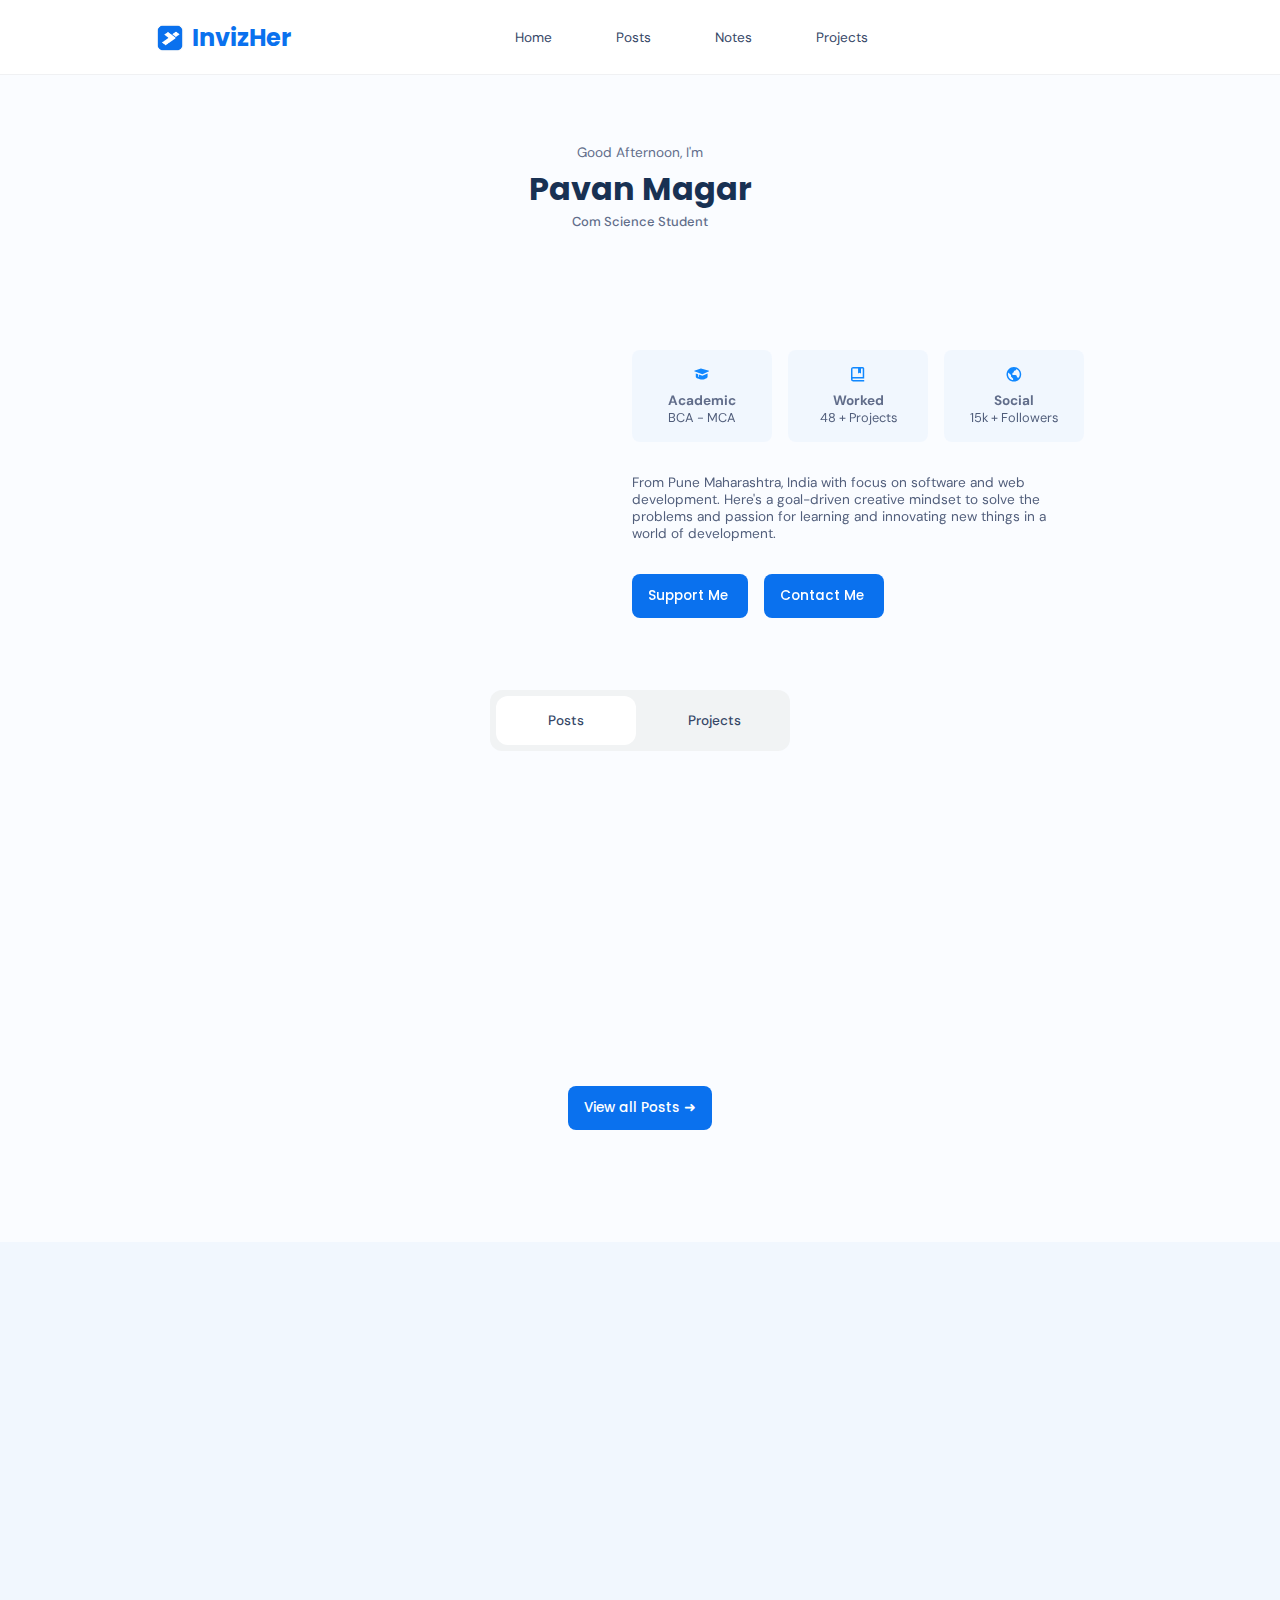
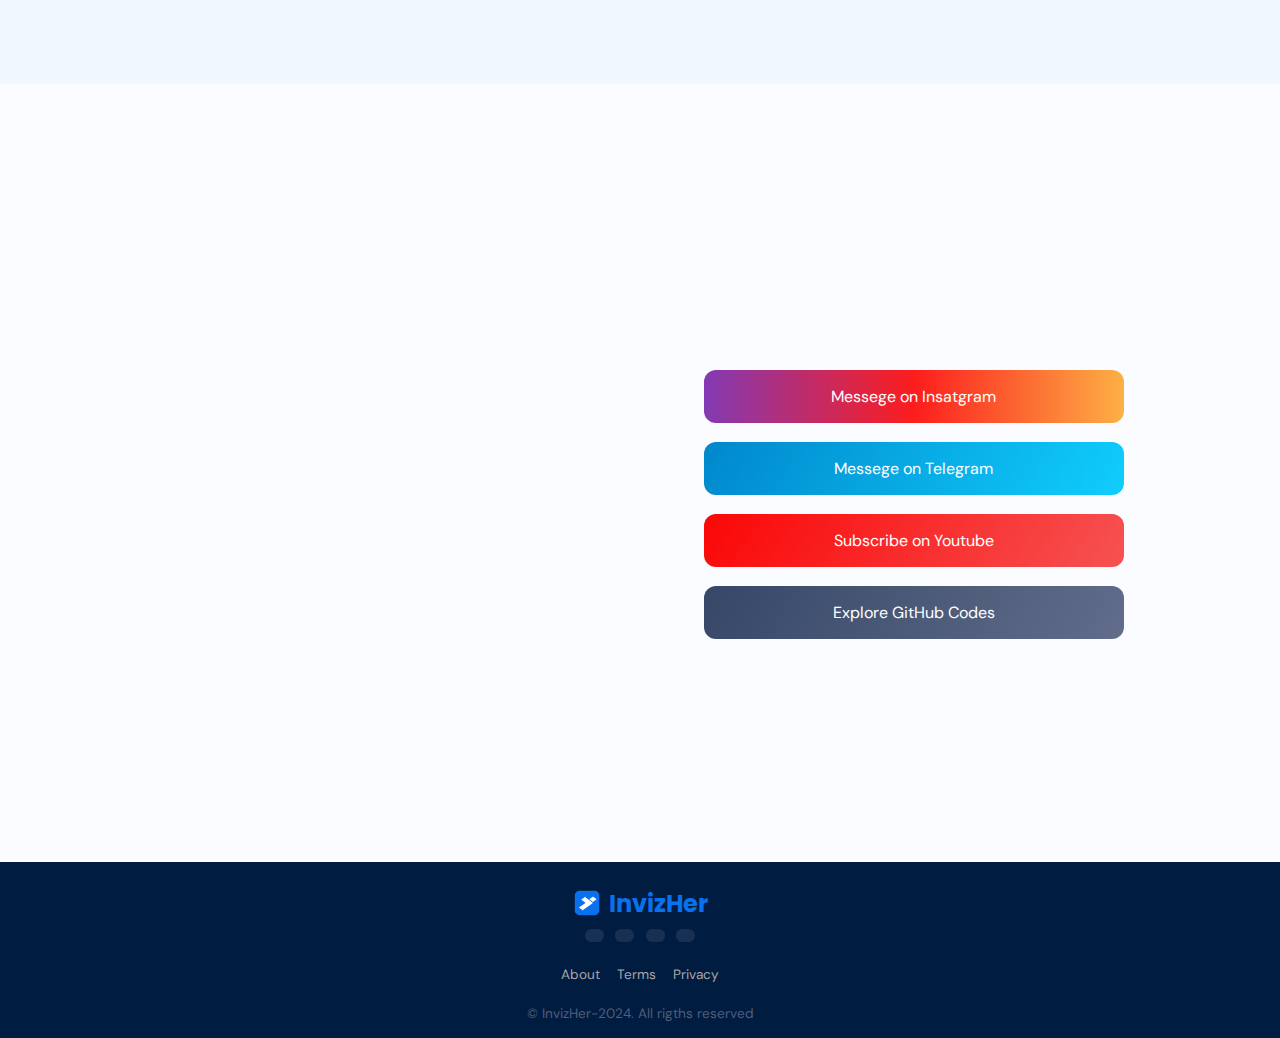
==== commit a96c1afa: "Add files via upload" ====
--- a/index.html
+++ b/index.html
@@ -10,6 +10,7 @@
     <link rel="stylesheet" href="https://cdnjs.cloudflare.com/ajax/libs/font-awesome/6.5.2/css/all.min.css" integrity="sha512-SnH5WK+bZxgPHs44uWIX+LLJAJ9/2PkPKZ5QiAj6Ta86w+fsb2TkcmfRyVX3pBnMFcV7oQPJkl9QevSCWr3W6A==" crossorigin="anonymous" referrerpolicy="no-referrer" />
     <link rel="stylesheet" href="assets/css/primary.css" />
     <link rel="stylesheet" href="assets/css/secondary.css" />
+    <link rel="stylesheet" href="assets/css/sroll-reveal.css" />
     <link rel="icon" type="image/x-icon" href="assets/img/logo.png">
     
     <link rel="preconnect" href="https://fonts.googleapis.com">
@@ -74,9 +75,9 @@
         <section class="home section" id="home">
             <div class="home-container container">
                 <div class="home-data">
-                    <span id="greeting-message"></span>
-                    <h1>Pavan Magar</h1>
-                    <h3>Com Science Student</h3>
+                    <span id="greeting-message" class="scroll-reveal-top delay-200"></span>
+                    <h1 class="scroll-reveal-top delay-400">Pavan Magar</h1>
+                    <h3 class="scroll-reveal-top delay-600">Com Science Student</h3>
                 </div>
                 
             </div>
@@ -86,38 +87,38 @@
         <section class="about section" id="about">
 
             <div class="about-container container grid">
-                <div class="home-illustration">
+                <div class="home-illustration scroll-reveal delay-100">
                     <script src="https://unpkg.com/@dotlottie/player-component@2.7.12/dist/dotlottie-player.mjs" type="module"></script><dotlottie-player src="https://lottie.host/b9379452-2281-47a7-872f-06b026b0c506/S1bRdtokfI.json" background="transparent" speed="1" style="width: 100%; height: 100%" direction="1" playMode="normal" loop autoplay></dotlottie-player>
                 </div>
 
                 <div class="about-data">
                     <div class="about-boxes">
-                        <div class="about-box">
+                        <div class="about-box scroll-reveal delay-200">
                             <i class='bx bxs-graduation about-icon'></i>
                             <h3 class="about-title">Academic</h3>
                             <span class="about-subtitle">BCA - MCA</span>
                         </div>
 
-                        <div class="about-box">
+                        <div class="about-box scroll-reveal delay-400">
                             <i class='bx bx-book-bookmark about-icon'></i>
                             <h3 class="about-title">Worked</h3>
                             <span class="about-subtitle">48 + Projects</span>
                         </div>
 
-                        <div class="about-box">
+                        <div class="about-box scroll-reveal delay-600">
                             <i class='bx bx-world about-icon'></i>
                             <h3 class="about-title">Social</h3>
                             <span class="about-subtitle">15k + Followers</span>
                         </div>
                     </div>
 
-                    <p class="about-description">
+                    <p class="about-description scroll-reveal delay-700">
                         From Pune Maharashtra, India with focus on software and web development. Here's a goal-driven creative mindset to solve the problems and passion for learning and innovating new things in a world of development.
                     </p>
 
                     <div class="about-buttons">
-                        <a class="button" onclick="toggleDonorHeart(this)">Support Me <i style="margin-left: 4px;" class="fa-regular fa-heart"></i> </a>
-                        <a href="#contact" class="button">Contact Me <i style="margin-left: 4px;" class="fa-regular fa-envelope"></i></a>
+                        <a class="button scroll-reveal delay-200" onclick="toggleDonorHeart(this)">Support Me <i style="margin-left: 4px;" class="fa-regular fa-heart"></i> </a>
+                        <a href="#contact" class="button scroll-reveal delay-400">Contact Me <i style="margin-left: 4px;" class="fa-regular fa-envelope"></i></a>
                     </div>
 
                 </div>
@@ -126,7 +127,7 @@
 
         <section class="posts-projects container" >
 
-            <ul class="filters-buttons">
+            <ul class="filters-buttons scroll-reveal-fade">
                 <button class="filters-button active" data-target="posts">
                     Posts
                 </button>
@@ -168,13 +169,13 @@
         <div class="categories-background">
 
             <section class="home-categories">
-                <div class="section-headings">
+                <div class="section-headings scroll-reveal-fade">
                     <p class="section-sub-heading">Browse Main</p>
                     <h2 class="section-heading">Categories</h2>
                 </div>
     
                 <div class="categories-container container grid">
-                    <div class="categories-card">
+                    <div class="categories-card scroll-reveal-top delay-200">
                         <div class="category">
                             <div class="category-title">
                                 <i class="fa-solid fa-laptop-code category-icon"></i>
@@ -187,7 +188,7 @@
                         </div>
                     </div>
     
-                    <div class="categories-card">
+                    <div class="categories-card scroll-reveal-top delay-400">
                         <div class="category">
                             <div class="category-title">
                                 <i class="fa-solid fa-file-code category-icon cat-i"></i>
@@ -200,7 +201,7 @@
                         </div>
                     </div>
     
-                    <div class="categories-card">
+                    <div class="categories-card scroll-reveal-top delay-600">
                         <div class="category">
                             <div class="category-title">
                                 <i class="fa-solid fa-user-tie category-icon cat-i"></i>
@@ -213,7 +214,7 @@
                         </div>
                     </div>
     
-                    <div class="categories-card">
+                    <div class="categories-card scroll-reveal-top delay-800">
                         <div class="category">
                             <div class="category-title">
                                 <i class="fa-solid fa-gears category-icon"></i>
@@ -232,7 +233,7 @@
 
         <!--=========== CONTACT SECTION ==============-->
         <section class="contact" id="contact">
-            <div class="section-headings">
+            <div class="section-headings scroll-reveal-fade">
                 <p class="section-sub-heading">Get in touch</p>
                 <h2 class="section-heading">Contact Me</h2>
             </div>
@@ -242,17 +243,17 @@
                 <div class="contact-content cnt-form">
 
                     <form id="contact-form" class="contact-form">
-                        <div class="contact-form-div">
+                        <div class="contact-form-div scroll-reveal-left delay-200">
                             <label for="name" class="contact-form-tag">Names</label>
                             <input type="text" id="name" name="name" placeholder="Insert your name" class="contact-form-input" required>
                         </div>
                     
-                        <div class="contact-form-div contact-form-area">
+                        <div class="contact-form-div contact-form-area scroll-reveal-right delay-400">
                             <label for="message" class="contact-form-tag">Message</label>
                             <textarea id="message" name="message" cols="30" rows="10" placeholder="Your message here" class="contact-form-input" required></textarea>
                         </div>
                     
-                        <button type="submit" class="button">Send Message</button>
+                        <button type="submit" class="button scroll-reveal-fade">Send Message</button>
                     </form>
                     
                 </div>
--- a/assets/css/secondary.css
+++ b/assets/css/secondary.css
@@ -62,6 +62,19 @@
     align-items: center;
     margin-bottom: 4rem;
   }
+
+  /* Posts Scroll Reveal Animations */
+.scroll-reveal-post {
+  opacity: 0;
+  transform: translateY(27px);
+  transition: opacity 1s ease, transform 1s ease;
+}
+
+.scroll-reveal-post.active {
+  opacity: 1;
+  transform: translateY(0);
+}
+
   /* Search Section */
   .search-section {
     margin-bottom: 2rem;
@@ -195,7 +208,7 @@
   .article-card {
     width: auto;
     max-width: 300px;
-    background: #fff;
+    background: hsl(219deg 100% 99% / 80%);
     border-radius: 12px;
     overflow: hidden;
     position: relative;
--- a/assets/css/sroll-reveal.css
+++ b/assets/css/sroll-reveal.css
@@ -0,0 +1,62 @@
+/* Base class for scroll reveal elements */
+.scroll-reveal {
+    opacity: 0;
+    transform: translateY(50px);
+    transition: opacity 0.6s ease-out, transform 0.6s ease-out;
+    will-change: opacity, transform;
+  }
+  
+  /* Active class that will be added when element is in viewport */
+  .scroll-reveal.active {
+    opacity: 1;
+    transform: translateY(0);
+  }
+  
+  /* Different animation variations */
+  .scroll-reveal-left {
+    opacity: 0;
+    transform: translateX(-50px);
+    transition: opacity 0.6s ease-out, transform 0.6s ease-out;
+  }
+  
+  .scroll-reveal-right {
+    opacity: 0;
+    transform: translateX(50px);
+    transition: opacity 0.6s ease-out, transform 0.6s ease-out;
+  }
+  
+  .scroll-reveal-top {
+    opacity: 0;
+    transform: translateY(-50px);
+    transition: opacity 0.6s ease-out, transform 0.6s ease-out;
+  }
+  
+  .scroll-reveal-fade {
+    opacity: 0;
+    transition: opacity 0.6s ease-out;
+  }
+  
+  /* Active states for variations */
+  .scroll-reveal-left.active,
+  .scroll-reveal-right.active,
+  .scroll-reveal-top.active,
+  .scroll-reveal-fade.active {
+    opacity: 1;
+    transform: translateX(0);
+  }
+  
+  /* Different delay classes */
+  .delay-100 { transition-delay: 100ms; }
+  .delay-200 { transition-delay: 200ms; }
+  .delay-300 { transition-delay: 300ms; }
+  .delay-400 { transition-delay: 400ms; }
+  .delay-500 { transition-delay: 500ms; }
+  .delay-600 { transition-delay: 600ms; }
+  .delay-700 { transition-delay: 700ms; }
+  .delay-800 { transition-delay: 800ms; }
+  .delay-900 { transition-delay: 900ms; }
+  
+  /* Different duration classes */
+  .duration-500 { transition-duration: 500ms; }
+  .duration-750 { transition-duration: 750ms; }
+  .duration-1000 { transition-duration: 1000ms; }